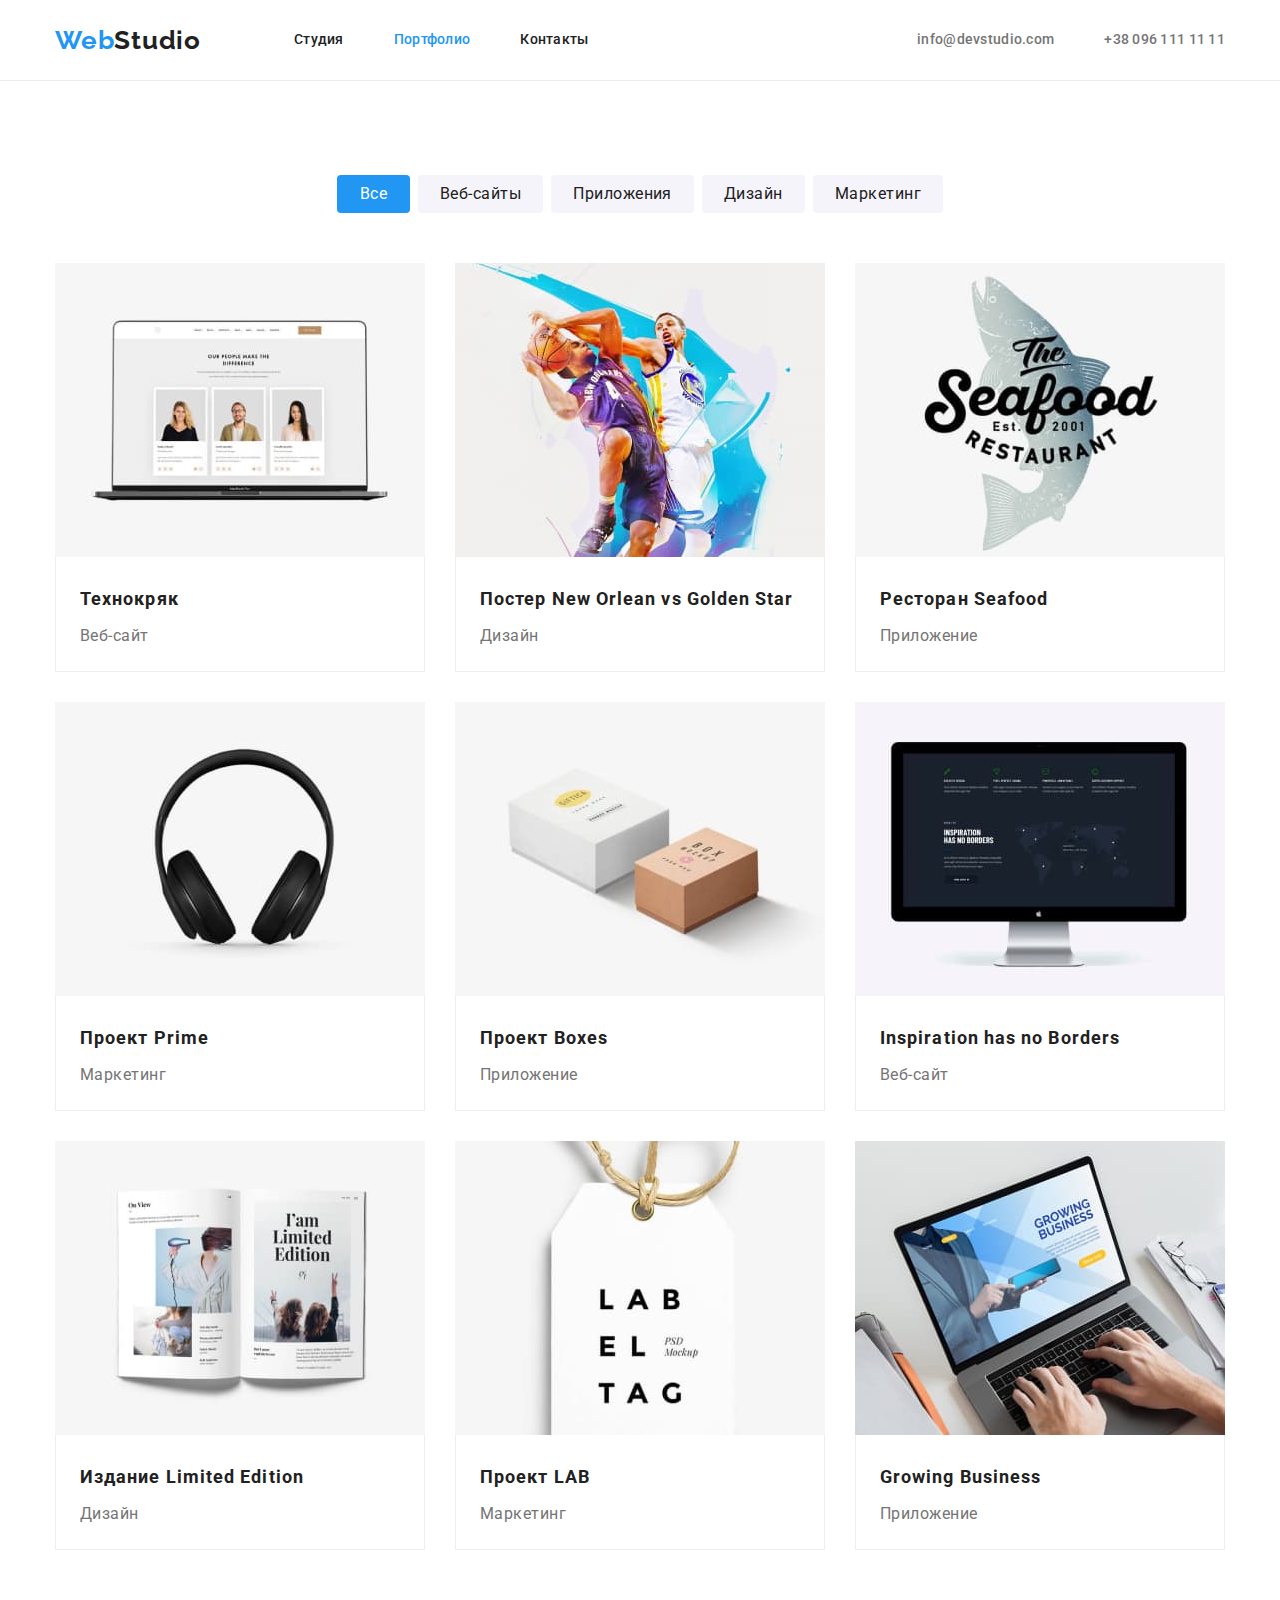
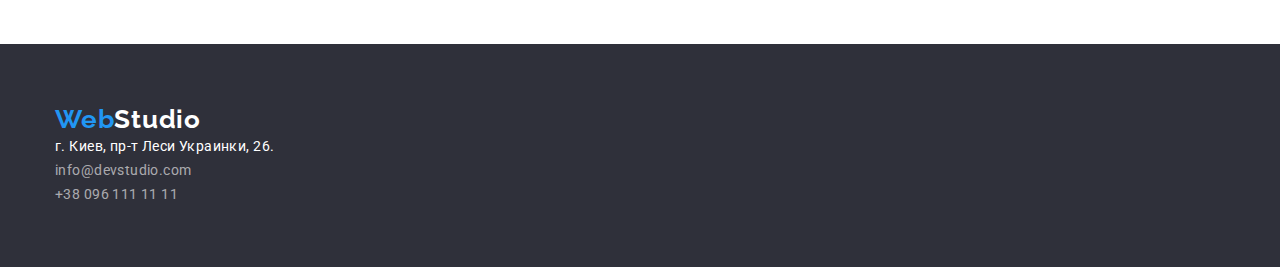
==== portfolio.html @ 1037b0c5 "Initial commit" ====
<!DOCTYPE html>
<html lang="ru">
  <head>
    <meta charset="UTF-8" />
    <meta http-equiv="X-UA-Compatible" content="IE=edge" />
    <meta name="viewport" content="width=device-width, initial-scale=1.0" />
    <title>Portfolio</title>
    <link
      href="https://fonts.googleapis.com/css2?family=Raleway:wght@700&family=Roboto:wght@400;500;700;900&display=swap"
      rel="stylesheet"
    />
    <link
      rel="stylesheet"
      href="https://cdnjs.cloudflare.com/ajax/libs/modern-normalize/0.6.0/modern-normalize.min.css"
    />
    <link rel="stylesheet" href="./css/styles.css" />
  </head>
  <body>
    <!-- Шапка -->
    <header class="header">
      <nav class="main-nav container">
        <a href="./index.html" class="logo"
          ><span class="logo-web">Web</span>Studio</a
        >

        <ul class="site-nav list">
          <li class="item"><a href="./index.html" class="link">Студия</a></li>
          <li class="item">
            <a href="./portfolio.html" class="link current">Портфолио</a>
          </li>
          <li class="item"><a href="" class="link">Контакты</a></li>
        </ul>

        <ul class="contact-header list">
          <li class="item">
            <a href="mailto:info@devstudio.com" class="link"
              >info@devstudio.com</a
            >
          </li>
          <li class="item">
            <a href="tel:+380961111111" class="link">+38 096 111 11 11</a>
          </li>
        </ul>
      </nav>
    </header>

    <main>
      <!-- Портфолио -->
      <section class="section portfolio">
        <div class="container">
          <h1 class="section-title visually-hidden">Портфолио</h1>
          <ul class="portfolio-filter list">
            <li class="item">
              <button type="button" class="button primary-filter">Все</button>
            </li>
            <li class="item">
              <button type="button" class="button">Веб-сайты</button>
            </li>
            <li class="item">
              <button type="button" class="button">Приложения</button>
            </li>
            <li class="item">
              <button type="button" class="button">Дизайн</button>
            </li>
            <li class="item">
              <button type="button" class="button">Маркетинг</button>
            </li>
          </ul>
        </div>

        <div class="container">
          <ul class="portfolio-list list">
            <li class="item">
              <a href="" class="link">
                <img
                  src="./images/technocrack.jpg"
                  alt="Сайт с фотографиями людей"
                  width="370"
                />
                <div class="description">
                  <h2 class="title">Технокряк</h2>
                  <p class="text">Веб-сайт</p>
                </div>
              </a>
            </li>

            <li class="item">
              <a href="" class="link">
                <img
                  src="./images/poster.jpg"
                  alt="<Баскетболисты>"
                  width="370"
                />
                <div class="description">
                  <h2 class="title">Постер New Orlean vs Golden Star</h2>
                  <p class="text">Дизайн</p>
                </div>
              </a>
            </li>

            <li class="item">
              <a href="" class="link">
                <img
                  src="./images/seafood.jpg"
                  alt="Лого ресторана с рыбой"
                  width="370"
                />
                <div class="description">
                  <h2 class="title">Ресторан Seafood</h2>
                  <p class="text">Приложение</p>
                </div>
              </a>
            </li>

            <li class="item">
              <a href="" class="link">
                <img src="./images/prj_prime.jpg" alt="Наушники" width="370" />
                <div class="description">
                  <h2 class="title">Проект Prime</h2>
                  <p class="text">Маркетинг</p>
                </div>
              </a>
            </li>

            <li class="item">
              <a href="" class="link">
                <img src="./images/prj_box.jpg" alt="Две коробки" width="370" />
                <div class="description">
                  <h2 class="title">Проект Boxes</h2>
                  <p class="text">Приложение</p>
                </div>
              </a>
            </li>

            <li class="item">
              <a href="" class="link">
                <img
                  src="./images/inspiration.jpg"
                  alt="Монитор с сайтом"
                  width="370"
                />
                <div class="description">
                  <h2 class="title">Inspiration has no Borders</h2>
                  <p class="text">Веб-сайт</p>
                </div>
              </a>
            </li>

            <li class="item">
              <a href="" class="link">
                <img
                  src="./images/limited_edition.jpg"
                  alt="Журнал"
                  width="370"
                />
                <div class="description">
                  <h2 class="title">Издание Limited Edition</h2>
                  <p class="text">Дизайн</p>
                </div>
              </a>
            </li>

            <li class="item">
              <a href="" class="link">
                <img src="./images/prj_lab.jpg" alt="Экикетка" width="370" />
                <div class="description">
                  <h2 class="title">Проект LAB</h2>
                  <p class="text">Маркетинг</p>
                </div>
              </a>
            </li>

            <li class="item">
              <a href="" class="link">
                <img
                  src="./images/growing_business.jpg"
                  alt="Ноутбук"
                  width="370"
                />
                <div class="description">
                  <h2 class="title">Growing Business</h2>
                  <p class="text">Приложение</p>
                </div>
              </a>
            </li>
          </ul>
        </div>
      </section>
    </main>

    <!-- Футер -->
    <footer class="footer">
      <div class="container">
        <a href="./index.html" class="logo"
          ><span class="logo-web">Web</span
          ><span class="logo-studio">Studio</span></a
        >
        <!-- Адресс -->
        <address>
          <ul class="list">
            <li>
              <a
                href="https://goo.gl/maps/piqngm7oDQpEDh6u6"
                class="footer-adress"
                target="_blank"
                rel="noopener nofollow noreferrer"
                >г. Киев, пр-т Леси Украинки, 26.</a
              >
            </li>
            <li>
              <a href="mailto:info@devstudio.com" class="footer-mail"
                >info@devstudio.com</a
              >
            </li>
            <li>
              <a href="tel:+380961111111" class="footer-tel"
                >+38 096 111 11 11</a
              >
            </li>
          </ul>
        </address>
      </div>
    </footer>
  </body>
</html>
---- css/styles.css ----
html {
    box-sizing: border-box;
}

*,
*::after,
*::before {
    box-sizing: inherit;
}

/* цвет основного текста #212121 */
/* вторичный цвет #757575 */
/*белый #FFFFFF  */
/* акцент #2196F3; */
/* подвал rgba(255, 255, 255, 0.6) */
/* вторичный цвет фона #2F303A; */
/* фон неактивной кнопки #F5F4FA*/
/* цвет рамки карточек #EEEEEE*/
/* цвет нижней рамки хедера #ECECEC */

:root {
    --primary-text-color: #212121;
    --secondary-text-color: #757575;
    --accent-color: #2196F3;
    --primary-white-color: #FFFFFF;
    --footer-color: rgba(255, 255, 255, 0.6);
    --secondary-bg-color: #2F303A;
    --button-bg-color: #F5F4FA;
    --border-card-color: #EEEEEE;
    --border-header-color: #ECECEC;
}

body {
    background-color: var(--primary-white-color);
    color: var(--primary-text-color);

    font-family: Roboto, sans-serif; 
    font-size: 14px;
    letter-spacing: 0.03em;
}

/* Утиилиты */
.container {
    margin-left: auto;
    margin-right: auto;
    width: 1200px;
    padding-left: 15px;
    padding-right: 15px;
    /* outline: 2px solid tomato; */
}

.list {
    padding: 0;
    margin: 0;
    list-style: none;
}

.link {
    text-decoration: none;
    color: inherit;
}

img {
    display: block;
    max-width: 100%;
    height: auto;
}

/* main-nav */
.main-nav{
    display: flex;
    align-items: center;
}

/* Logo */
.logo {

    color: var(--primary-text-color);
    font-family: Raleway, cursive;
    font-weight: 700;
    font-size: 26px;
    line-height: 1.19;
    letter-spacing: 0.03em;

    text-decoration: none;
}

.logo-web {
    color: var(--accent-color);
}

/* site nav */
.site-nav {
    display: flex;
    margin-left: 93px;
}

.site-nav .item:not(:last-child) {
    margin-right: 50px;
}

.site-nav .link:hover,
.site-nav .link:focus {
    color: var(--accent-color);
}

.site-nav .link {
    display: block;
    padding-top: 32px;
    padding-bottom: 32px;

    color: var(--primary-text-color);
    font-weight: 500;
    line-height: 1.14;
    letter-spacing: 0.02em;
}

.site-nav .link.current {
    color: var(--accent-color);
}

.contact-header .link:hover,
.contact-header .link:focus {
    color: var(--accent-color);
}

.contact-header {
    display: flex;
    margin-left: auto;
}

.contact-header .item:not(:last-child) {
    margin-right: 50px;
}

.contact-header .link {

    display: block;
    padding-top: 32px;
    padding-bottom: 32px;

    color: var(--secondary-text-color);
    font-weight: 500;
    line-height: 1.14;
    letter-spacing: 0.02em;
}

.header {
    border-bottom-width: 1px;
    border-bottom-style: solid;
    border-bottom-color: #ECECEC;
}

/* hero */
.section-hero {

    padding-top: 200px;
    padding-bottom: 200px;

    background-color: var(--secondary-bg-color);
    text-align: center;
}

.section {
    padding-top: 94px;
    padding-bottom: 94px;
}

.section +.section{
    padding-top: 0px;
}

.section-title {
    margin-top: 0;
    margin-bottom: 50px;

    font-size: 36px;
    line-height: 1.17;
    text-align: center;
}

.hero-title {
    margin-top: 0;
    margin-bottom: 30px;

    color: var(--primary-white-color);
    text-transform: uppercase;

    font-weight: 900;
    font-size: 44px;
    line-height: 1.5;
    /* text-align: center; */
    letter-spacing: 0.06em;
}

/* Button */
.button.primary {
    padding: 10px 32px;
    min-width: 200px;

    color: var(--primary-white-color);
    background-color: var(--accent-color);

    font-weight: 700;
    font-size: 16px;
    line-height: 1.88;
    letter-spacing: 0.06em;
}

.button.primary:hover,
.button.primary:focus {
    color: var(--primary-text-color);
}

.button {
    border-radius: 4px;
    padding: 6px 22px;
    min-width: 73px;
    border: none;


    color: var(--primary-text-color);
    background-color: var(--button-bg-color);

    cursor: pointer;
    font-family: inherit;

    font-size: 16px;
    line-height: 1.63;
    
    text-align: center;
    letter-spacing: 0.03em;
}

/* Advantages */
.visually-hidden {
    position: absolute;
    width: 1px;
    height: 1px;
    margin: -1px;
    border: 0;
    padding: 0;
    white-space: nowrap;
    clip-path: inset(100%);
    clip: rect(0 0 0 0);
    overflow: hidden;

}

.advantages-list {
    display: flex;
    flex-wrap: wrap;
}

.advantages-list .item {
    width: 270px;
}

.advantages-list .item:not(:last-child){
    margin-right: 30px;
}

.advantages-list .title{
    margin-top: 0;
    margin-bottom: 10px;

    text-transform: uppercase;

    font-size: 14px;
    line-height: 1.14;
}

.advantages-list .text{     
    margin-top: 0;
    margin-bottom: 0;

    color: var(--secondary-text-color);
    line-height: 1.71; 
}

.work-list {
    display: flex;
    flex-wrap: wrap;
    justify-content: space-between;
}

/* Team */

.team-list {
    display: flex;
    flex-wrap: wrap;
}

.team-list .item:not(:last-child) {
    margin-right: 30px;
}

.team-list .item{

    border-bottom-right-radius: 4px;
    border-bottom-left-radius: 4px;

    background-color: var(--primary-white-color);
}

.section.team{  
    padding-top: 94px;

    background-color: var(--button-bg-color);
}

.team-list .title {

    margin-top: 30px;
    margin-bottom: 10px;

    font-weight: 500;
    font-size: 16px;
    line-height: 1.19;
    text-align: center;
}

.team-list .text{

    margin-top: 0;
    margin-bottom: 30px;

    color: var(--secondary-text-color);

    font-size: 16px;
    line-height: 1.19;  
    text-align: center;

}

/* Футер */
.footer {
    padding-top: 60px;
    padding-bottom: 60px;

    background-color: var(--secondary-bg-color);
}

.logo-studio {
    color: var(--primary-white-color);
}

.footer-adress{
    text-decoration: none;
    font-style: normal;

    color: var(--primary-white-color);
    
    font-weight: 400;
    line-height: 1.71;
    letter-spacing: 0.03em;
}

.footer-mail,
.footer-tel{
    text-decoration: none;
    font-style: normal;

    color: var(--footer-color);

    font-weight: 400;
    line-height: 1.71;    
    letter-spacing: 0.03em;
}

.footer-mail:hover,
.footer-mail:focus,
.footer-tel:hover,
.footer-tel:focus{
    color: var(--accent-color);
}

/* Portfolio */

.portfolio-filter {
    display: flex;
    justify-content: center;
    margin-bottom: 50px;
}

.portfolio-filter .item:not(:last-child) {
    margin-right: 8px;
}

.site-nav .link:hover,
.site-nav .link:focus {
    color: var(--accent-color);
}

.primary-filter {
    color: var(--primary-white-color);
    background-color: var(--accent-color);

    font-size: 16px;
    line-height: 1.63;

    text-align: center;
    letter-spacing: 0.03em;
}

.portfolio-filter .button.primary-filter:hover,
.portfolio-filter .button.primary-filter:focus {
    color: var(--primary-text-color);
}

.portfolio-filter .button:hover,
.portfolio-filter .button:focus {
    color: var(--primary-white-color);
    background-color: var(--accent-color);
}

.portfolio-list {
    display: flex;
    flex-wrap: wrap;
}

.portfolio-list .item {
    /* width: 370px; */
    width: calc((100% - 60px) / 3);
    margin-right: 30px;
}

.portfolio-list .item .description {
    border-right-width: 1px;
    border-right-style: solid;
    border-right-color: var(--border-card-color);
    
    border-bottom-width: 1px;
    border-bottom-style: solid;
    border-bottom-color: var(--border-card-color);
    
    border-left-width: 1px;
    border-left-style: solid;
    border-left-color: var(--border-card-color);

    padding-left: 24px;
}

.portfolio-list .item:nth-child(3n) {
    margin-right: 0;
}

.portfolio-list .item:not(:nth-last-child(-n + 3)) {
    margin-bottom: 30px;
}

.portfolio-list .title {
    margin-top: 0;
    margin-bottom: 4px;

    padding-top: 24px;

    color: var(--primary-text-color);

    font-size: 18px;
    line-height: 2;
    letter-spacing: 0.06em;
}

.portfolio-list .text{
    margin-top: 0;
    margin-bottom: 20px;


    color: var(--secondary-text-color);
    
    font-weight: 400;
    font-size: 16px;
    line-height: 1.88;
    letter-spacing: 0.03em;
}
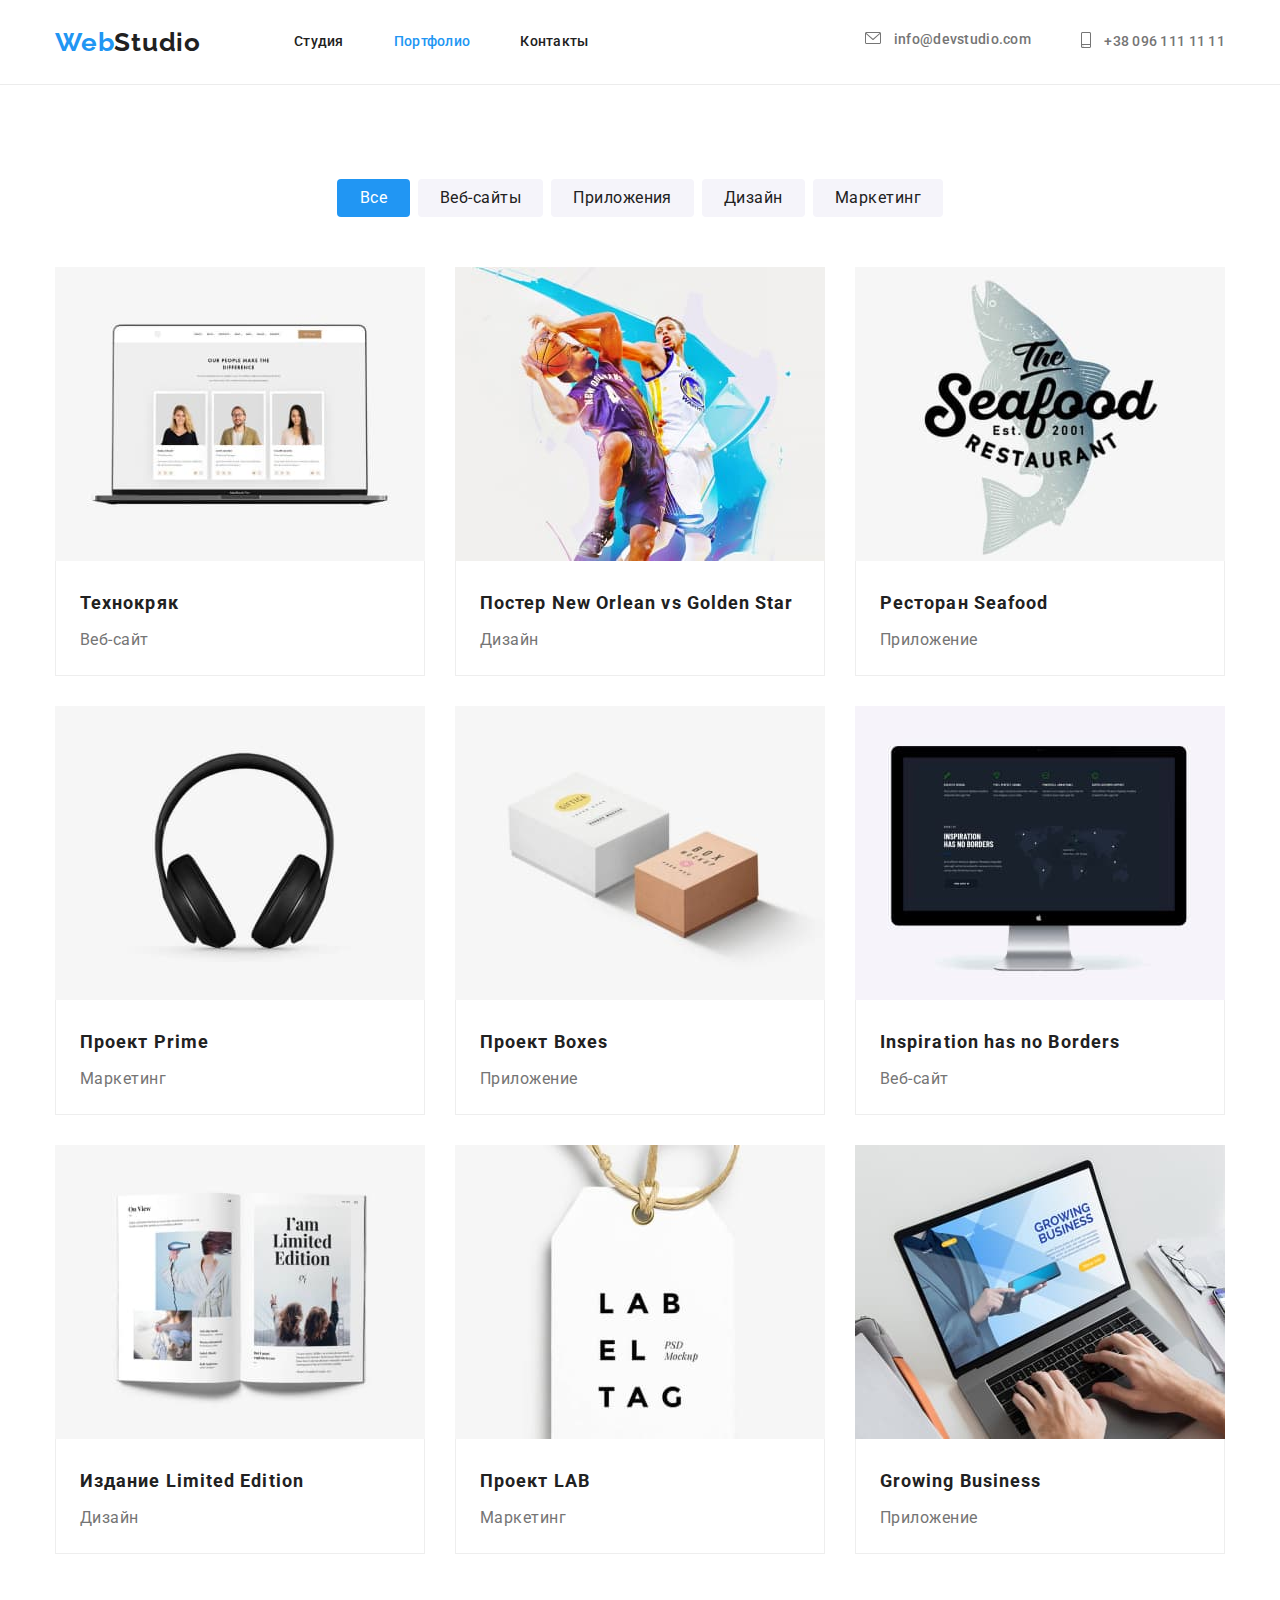
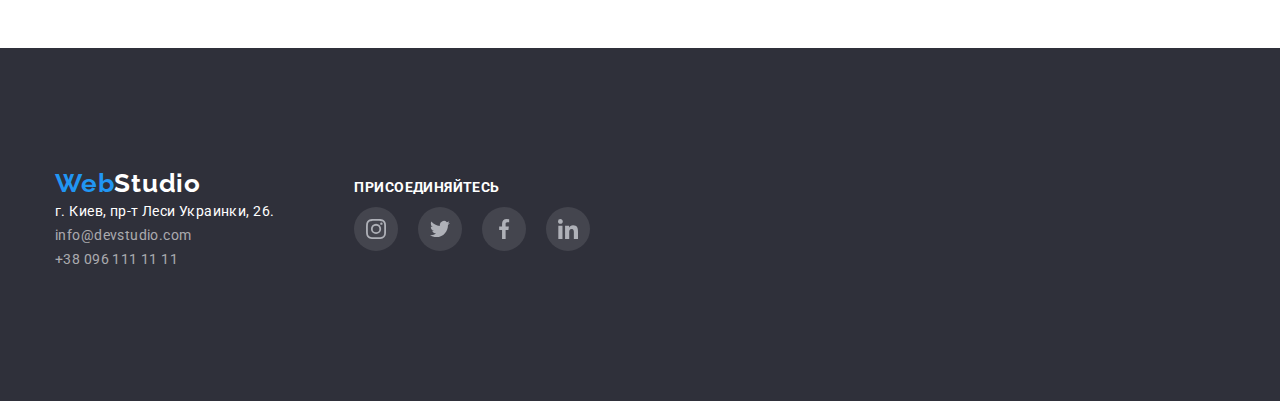
==== commit 735627ee: "add decoration and vector graphics" ====
--- a/portfolio.html
+++ b/portfolio.html
@@ -5,6 +5,8 @@
     <meta http-equiv="X-UA-Compatible" content="IE=edge" />
     <meta name="viewport" content="width=device-width, initial-scale=1.0" />
     <title>Portfolio</title>
+    <link href="https://fonts.googleapis.com" rel="preconnect" />
+    <link href="https://fonts.gstatic.com" rel="preconnect" crossorigin />
     <link
       href="https://fonts.googleapis.com/css2?family=Raleway:wght@700&family=Roboto:wght@400;500;700;900&display=swap"
       rel="stylesheet"
@@ -33,12 +35,24 @@
 
         <ul class="contact-header list">
           <li class="item">
-            <a href="mailto:info@devstudio.com" class="link"
-              >info@devstudio.com</a
+            <a href="mailto:info@devstudio.com" class="link">
+              <span class="icon-header">
+                <svg class="icon-mail" width="16px" height="12px">
+                  <use href="./images/sprite.svg#icon-mail"></use>
+                </svg>
+              </span>
+              info@devstudio.com</a
             >
           </li>
           <li class="item">
-            <a href="tel:+380961111111" class="link">+38 096 111 11 11</a>
+            <a href="tel:+380961111111" class="link">
+              <span class="icon-header">
+                <svg class="icon-mail" width="10px" height="16px">
+                  <use href="./images/sprite.svg#icon-smartphone"></use>
+                </svg>
+              </span>
+              +38 096 111 11 11</a
+            >
           </li>
         </ul>
       </nav>
@@ -73,9 +87,10 @@
             <li class="item">
               <a href="" class="link">
                 <img
-                  src="./images/technocrack.jpg"
+                  src="./images/portfolio/technocrack.jpg"
                   alt="Сайт с фотографиями людей"
                   width="370"
+                  height="294"
                 />
                 <div class="description">
                   <h2 class="title">Технокряк</h2>
@@ -87,9 +102,10 @@
             <li class="item">
               <a href="" class="link">
                 <img
-                  src="./images/poster.jpg"
+                  src="./images/portfolio/poster.jpg"
                   alt="<Баскетболисты>"
                   width="370"
+                  height="294"
                 />
                 <div class="description">
                   <h2 class="title">Постер New Orlean vs Golden Star</h2>
@@ -101,9 +117,10 @@
             <li class="item">
               <a href="" class="link">
                 <img
-                  src="./images/seafood.jpg"
+                  src="./images/portfolio/seafood.jpg"
                   alt="Лого ресторана с рыбой"
                   width="370"
+                  height="294"
                 />
                 <div class="description">
                   <h2 class="title">Ресторан Seafood</h2>
@@ -114,7 +131,12 @@
 
             <li class="item">
               <a href="" class="link">
-                <img src="./images/prj_prime.jpg" alt="Наушники" width="370" />
+                <img
+                  src="./images/portfolio/prj_prime.jpg"
+                  alt="Наушники"
+                  width="370"
+                  height="294"
+                />
                 <div class="description">
                   <h2 class="title">Проект Prime</h2>
                   <p class="text">Маркетинг</p>
@@ -124,7 +146,12 @@
 
             <li class="item">
               <a href="" class="link">
-                <img src="./images/prj_box.jpg" alt="Две коробки" width="370" />
+                <img
+                  src="./images/portfolio/prj_box.jpg"
+                  alt="Две коробки"
+                  width="370"
+                  height="294"
+                />
                 <div class="description">
                   <h2 class="title">Проект Boxes</h2>
                   <p class="text">Приложение</p>
@@ -135,9 +162,10 @@
             <li class="item">
               <a href="" class="link">
                 <img
-                  src="./images/inspiration.jpg"
+                  src="./images/portfolio/inspiration.jpg"
                   alt="Монитор с сайтом"
                   width="370"
+                  height="294"
                 />
                 <div class="description">
                   <h2 class="title">Inspiration has no Borders</h2>
@@ -149,9 +177,10 @@
             <li class="item">
               <a href="" class="link">
                 <img
-                  src="./images/limited_edition.jpg"
+                  src="./images/portfolio/limited_edition.jpg"
                   alt="Журнал"
                   width="370"
+                  height="294"
                 />
                 <div class="description">
                   <h2 class="title">Издание Limited Edition</h2>
@@ -162,7 +191,12 @@
 
             <li class="item">
               <a href="" class="link">
-                <img src="./images/prj_lab.jpg" alt="Экикетка" width="370" />
+                <img
+                  src="./images/portfolio/prj_lab.jpg"
+                  alt="Экикетка"
+                  width="370"
+                  height="294"
+                />
                 <div class="description">
                   <h2 class="title">Проект LAB</h2>
                   <p class="text">Маркетинг</p>
@@ -173,9 +207,10 @@
             <li class="item">
               <a href="" class="link">
                 <img
-                  src="./images/growing_business.jpg"
+                  src="./images/portfolio/growing_business.jpg"
                   alt="Ноутбук"
                   width="370"
+                  height="294"
                 />
                 <div class="description">
                   <h2 class="title">Growing Business</h2>
@@ -190,35 +225,72 @@
 
     <!-- Футер -->
     <footer class="footer">
-      <div class="container">
-        <a href="./index.html" class="logo"
-          ><span class="logo-web">Web</span
-          ><span class="logo-studio">Studio</span></a
-        >
-        <!-- Адресс -->
-        <address>
-          <ul class="list">
-            <li>
-              <a
-                href="https://goo.gl/maps/piqngm7oDQpEDh6u6"
-                class="footer-adress"
-                target="_blank"
-                rel="noopener nofollow noreferrer"
-                >г. Киев, пр-т Леси Украинки, 26.</a
-              >
-            </li>
-            <li>
-              <a href="mailto:info@devstudio.com" class="footer-mail"
-                >info@devstudio.com</a
-              >
-            </li>
-            <li>
-              <a href="tel:+380961111111" class="footer-tel"
-                >+38 096 111 11 11</a
-              >
+      <div class="footer container">
+        <div class="footer-adress">
+          <a href="./index.html" class="logo"
+            ><span class="logo-web">Web</span
+            ><span class="logo-studio">Studio</span></a
+          >
+          <!-- Адресс -->
+          <address>
+            <ul class="adress list">
+              <li>
+                <a
+                  href="https://goo.gl/maps/piqngm7oDQpEDh6u6"
+                  class="footer-adress"
+                  target="_blank"
+                  rel="noopener nofollow noreferrer"
+                  >г. Киев, пр-т Леси Украинки, 26.</a
+                >
+              </li>
+              <li>
+                <a href="mailto:info@devstudio.com" class="footer-mail"
+                  >info@devstudio.com</a
+                >
+              </li>
+              <li>
+                <a href="tel:+380961111111" class="footer-tel"
+                  >+38 096 111 11 11</a
+                >
+              </li>
+            </ul>
+          </address>
+        </div>
+
+        <!-- social  -->
+        <div class="footer-social">
+          <h2 class="footer-tittle">присоединяйтесь</h2>
+          <ul class="socials list">
+            <li class="socials-item">
+              <a class="socials-link" href="">
+                <svg class="socials-icon" width="20" height="20">
+                  <use href="./images/sprite.svg#icon-instagrambody"></use>
+                </svg>
+              </a>
+            </li>
+            <li class="socials-item">
+              <a class="socials-link" href="">
+                <svg class="socials-icon" width="20" height="20">
+                  <use href="./images/sprite.svg#icon-twitterbody"></use>
+                </svg>
+              </a>
+            </li>
+            <li class="socials-item">
+              <a class="socials-link" href="">
+                <svg class="socials-icon" width="20" height="20">
+                  <use href="./images/sprite.svg#icon-facebookbody"></use>
+                </svg>
+              </a>
+            </li>
+            <li class="socials-item">
+              <a class="socials-link" href="">
+                <svg class="socials-icon" width="20" height="20">
+                  <use href="./images/sprite.svg#icon-linkedinbody"></use>
+                </svg>
+              </a>
             </li>
           </ul>
-        </address>
+        </div>
       </div>
     </footer>
   </body>
--- a/css/styles.css
+++ b/css/styles.css
@@ -17,6 +17,8 @@
 /* фон неактивной кнопки #F5F4FA*/
 /* цвет рамки карточек #EEEEEE*/
 /* цвет нижней рамки хедера #ECECEC */
+/* цвет иконок #AFB1B8 */
+/* цвет рамки клиентов #E5E5E5 */
 
 :root {
     --primary-text-color: #212121;
@@ -28,13 +30,15 @@
     --button-bg-color: #F5F4FA;
     --border-card-color: #EEEEEE;
     --border-header-color: #ECECEC;
+    --icon-color: #AFB1B8;
+    --borger-client-color: #E5E5E5;
 }
 
 body {
     background-color: var(--primary-white-color);
     color: var(--primary-text-color);
 
-    font-family: Roboto, sans-serif; 
+    font-family: "Roboto", sans-serif; 
     font-size: 14px;
     letter-spacing: 0.03em;
 }
@@ -145,6 +149,13 @@
     letter-spacing: 0.02em;
 }
 
+.icon-header{
+    margin-right: 10px;
+    fill: inherit;
+    vertical-align: middle;
+    fill: currentColor;
+}
+
 .header {
     border-bottom-width: 1px;
     border-bottom-style: solid;
@@ -154,6 +165,21 @@
 /* hero */
 .section-hero {
 
+    max-width: 1600px;
+    min-height: 600px;
+    margin-right: auto;
+    margin-left: auto;
+
+    background-image: linear-gradient(
+        to right,
+        rgba(47, 48, 58, 0.4),
+        rgba(47, 48, 58, 0.4)
+        ),
+    url("../images/main-site/heager_img.jpg");
+    background-repeat: no-repeat;
+    background-size: cover;
+    background-position: center;
+
     padding-top: 200px;
     padding-bottom: 200px;
 
@@ -166,9 +192,9 @@
     padding-bottom: 94px;
 }
 
-.section +.section{
+/* .section +.section{
     padding-top: 0px;
-}
+} */
 
 .section-title {
     margin-top: 0;
@@ -182,6 +208,8 @@
 .hero-title {
     margin-top: 0;
     margin-bottom: 30px;
+    margin-right: 283px;
+    margin-left: 283px;
 
     color: var(--primary-white-color);
     text-transform: uppercase;
@@ -233,6 +261,10 @@
 }
 
 /* Advantages */
+.section-work{
+    padding-top: 0px;
+}
+
 .visually-hidden {
     position: absolute;
     width: 1px;
@@ -252,11 +284,27 @@
     flex-wrap: wrap;
 }
 
-.advantages-list .item {
+.advantages-list .list-item {
     width: 270px;
 }
 
-.advantages-list .item:not(:last-child){
+.advantages-box {
+    display: flex;
+    justify-content: center;
+    align-items: center;
+    height: 120px;
+    width: 270px;
+    border-radius: 4px;
+    margin-bottom: 30px;
+
+    background-color: var(--button-bg-color);
+}
+
+.icon-advantages {
+    margin: 0 auto;
+}
+
+.advantages-list .list-item:not(:last-child){
     margin-right: 30px;
 }
 
@@ -300,19 +348,23 @@
     border-bottom-right-radius: 4px;
     border-bottom-left-radius: 4px;
 
+    box-shadow: 0px 1px 3px rgba(0, 0, 0, 0.12), 0px 1px 1px rgba(0, 0, 0, 0.14), 0px 2px 1px rgba(0, 0, 0, 0.2);
+
     background-color: var(--primary-white-color);
 }
 
 .section.team{  
     padding-top: 94px;
-
+    
     background-color: var(--button-bg-color);
 }
 
 .team-list .title {
 
-    margin-top: 30px;
-    margin-bottom: 10px;
+    margin-top: 0;
+    margin-bottom: 0;
+    padding-top: 30px;
+    padding-bottom: 10px;
 
     font-weight: 500;
     font-size: 16px;
@@ -323,14 +375,96 @@
 .team-list .text{
 
     margin-top: 0;
-    margin-bottom: 30px;
-
+    margin-bottom: 0px;
+    padding-bottom: 16px;
+  
     color: var(--secondary-text-color);
 
     font-size: 16px;
     line-height: 1.19;  
     text-align: center;
 
+}
+
+.socials {
+    display: flex;
+    align-items: center;
+    justify-content: center;
+    gap: 10px;
+
+    padding-bottom: 30px;
+}
+
+.socials-item {
+    width: 44px;
+    height: 44px;
+}
+
+.socials-link {
+    display: flex;
+    justify-content: center;
+    align-items: center;
+    width: 100%;
+    height: 100%;
+
+    color: var(--icon-color);
+    border-radius: 50%;
+}
+
+.socials-link:hover,
+.socials-link:focus {
+    color: var(--primary-white-color);
+    background-color: var(--accent-color);
+}
+
+.socials-icon {
+    fill: currentColor;
+}
+
+/* Постоянные клиенты */
+.clients-list {
+    display: flex;
+}
+
+.client-item {
+    display: flex;
+    justify-content: center;
+    align-items: center;
+    
+    width: 170px;
+    height: 92px;
+    border: 1px solid var(--borger-client-color);
+    border-radius: 4px;
+    margin-right: 30px;
+}
+
+.client-item:hover,
+.client-item:focus{
+    border-color: var(--accent-color);
+    border-radius: 4px;
+}
+
+
+.client-icon {
+    fill: var(--icon-color);
+}
+
+.client-item:hover .client-icon,
+.client-item:focus .client-icon{
+    fill: var(--accent-color);
+}
+
+.client-item:last-child {
+    margin: 0;
+}
+
+.item-icon {
+    fill: var(--icon-color);
+}
+
+.item-icon:hover,
+.item-icon:focus {
+    fill: var(--accent-color);
 }
 
 /* Футер */
@@ -341,11 +475,22 @@
     background-color: var(--secondary-bg-color);
 }
 
+/* .footer-address {
+    display: inline-block;
+    margin-right: 70px;
+    font-weight: 400;
+    font-size: 14px;
+    line-height: 24px;
+} */
+
 .logo-studio {
     color: var(--primary-white-color);
 }
 
 .footer-adress{
+    display: inline-block;
+    margin-right: 40px;
+
     text-decoration: none;
     font-style: normal;
 
@@ -355,6 +500,8 @@
     line-height: 1.71;
     letter-spacing: 0.03em;
 }
+
+
 
 .footer-mail,
 .footer-tel{
@@ -375,6 +522,36 @@
     color: var(--accent-color);
 }
 
+.footer .container {
+    display: flex;
+}
+
+.footer-social {
+    display: inline-block;
+}
+
+.footer-tittle {
+
+    font-weight: 700;
+    font-size: 14px;
+    line-height: 1.14;
+    letter-spacing: 0.03em;
+
+    color: var(--primary-white-color);
+    text-transform: uppercase;
+}
+
+.socials-item {
+    position: relative;
+    width: 44px;
+    height: 44px;
+    margin-right: 10px;
+    border-radius: 50%;
+    fill: var(--primary-white-color);
+    background-color: rgba(255, 255, 255, .1);
+}
+
+
 /* Portfolio */
 
 .portfolio-filter {
@@ -412,11 +589,18 @@
 .portfolio-filter .button:focus {
     color: var(--primary-white-color);
     background-color: var(--accent-color);
+
+    box-shadow: 0px 3px 1px rgba(0, 0, 0, 0.1), 0px 1px 2px rgba(0, 0, 0, 0.08), 0px 2px 2px rgba(0, 0, 0, 0.12);
 }
 
 .portfolio-list {
     display: flex;
     flex-wrap: wrap;
+}
+
+.portfolio-list .item:hover,
+.portfolio-list .item:focus{
+    box-shadow: 0px 1px 1px rgba(0, 0, 0, 0.12), 0px 4px 4px rgba(0, 0, 0, 0.06), 1px 4px 6px rgba(0, 0, 0, 0.16);
 }
 
 .portfolio-list .item {
